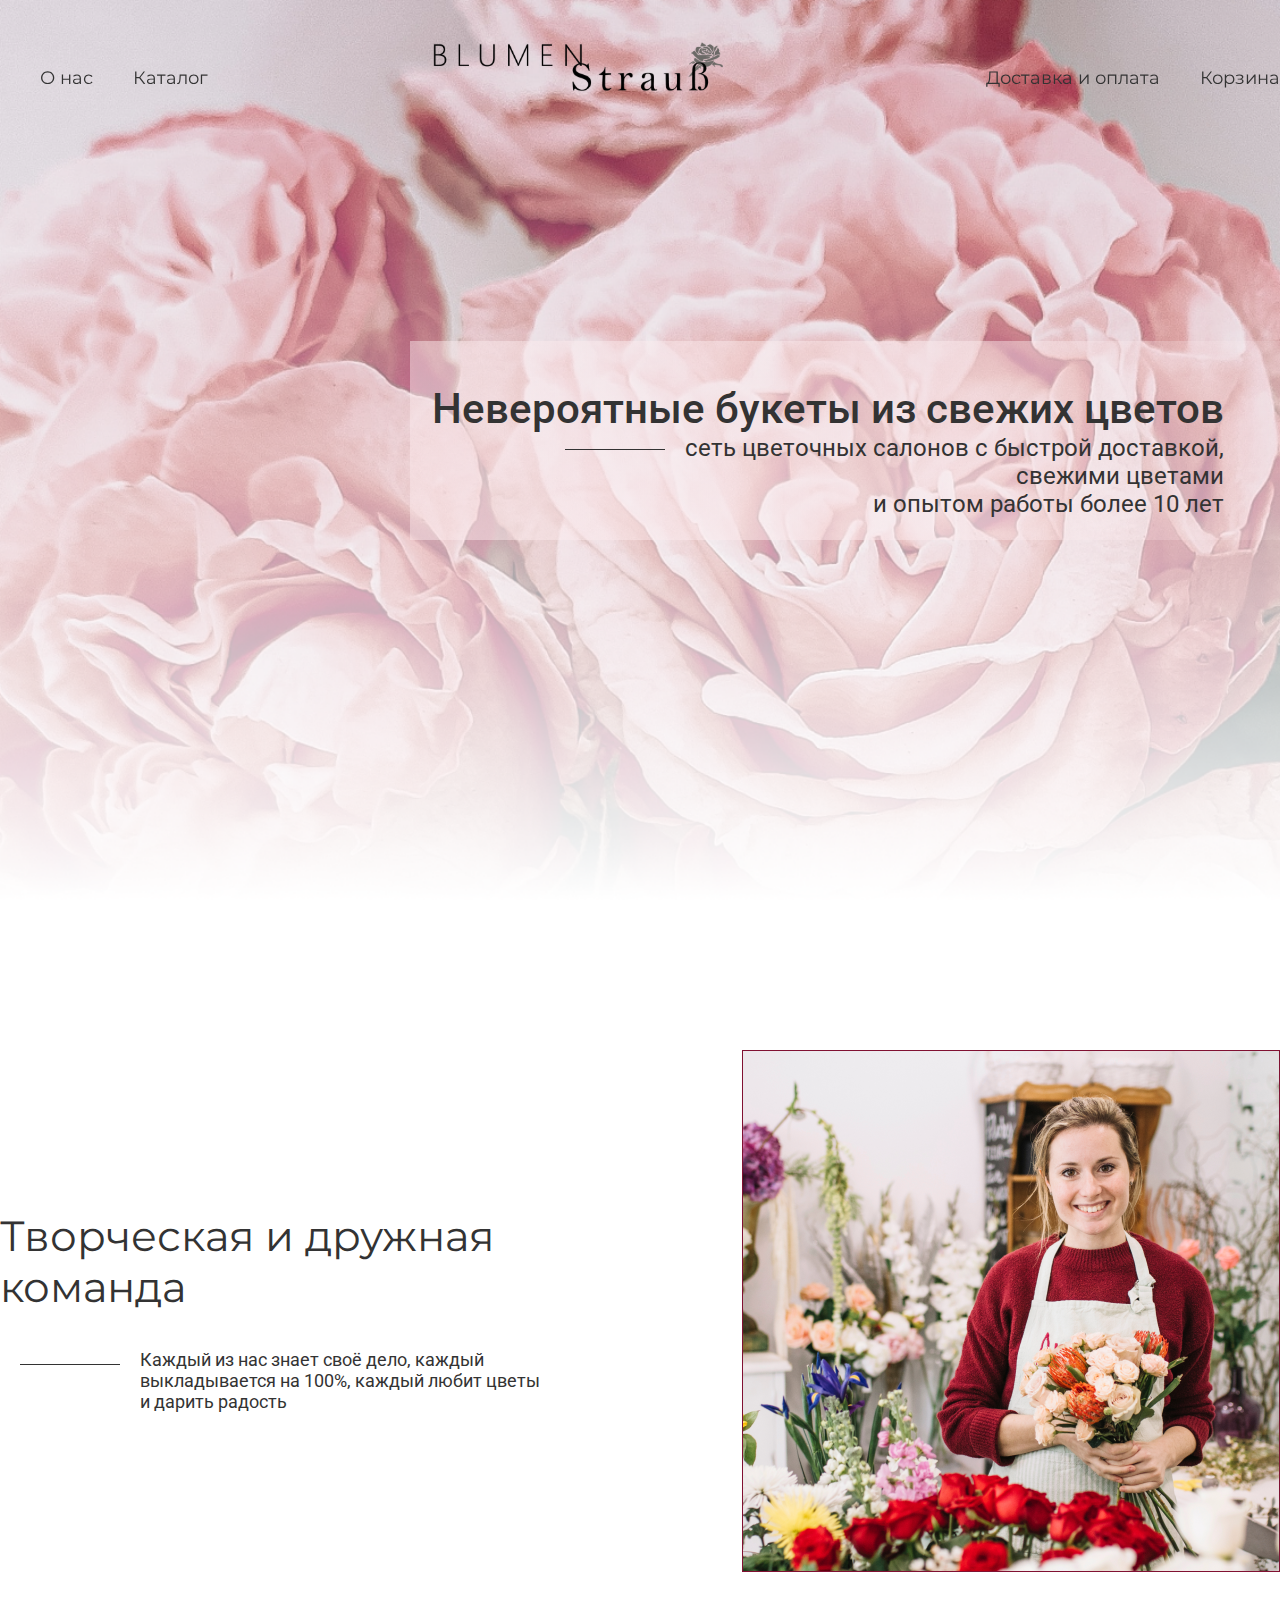
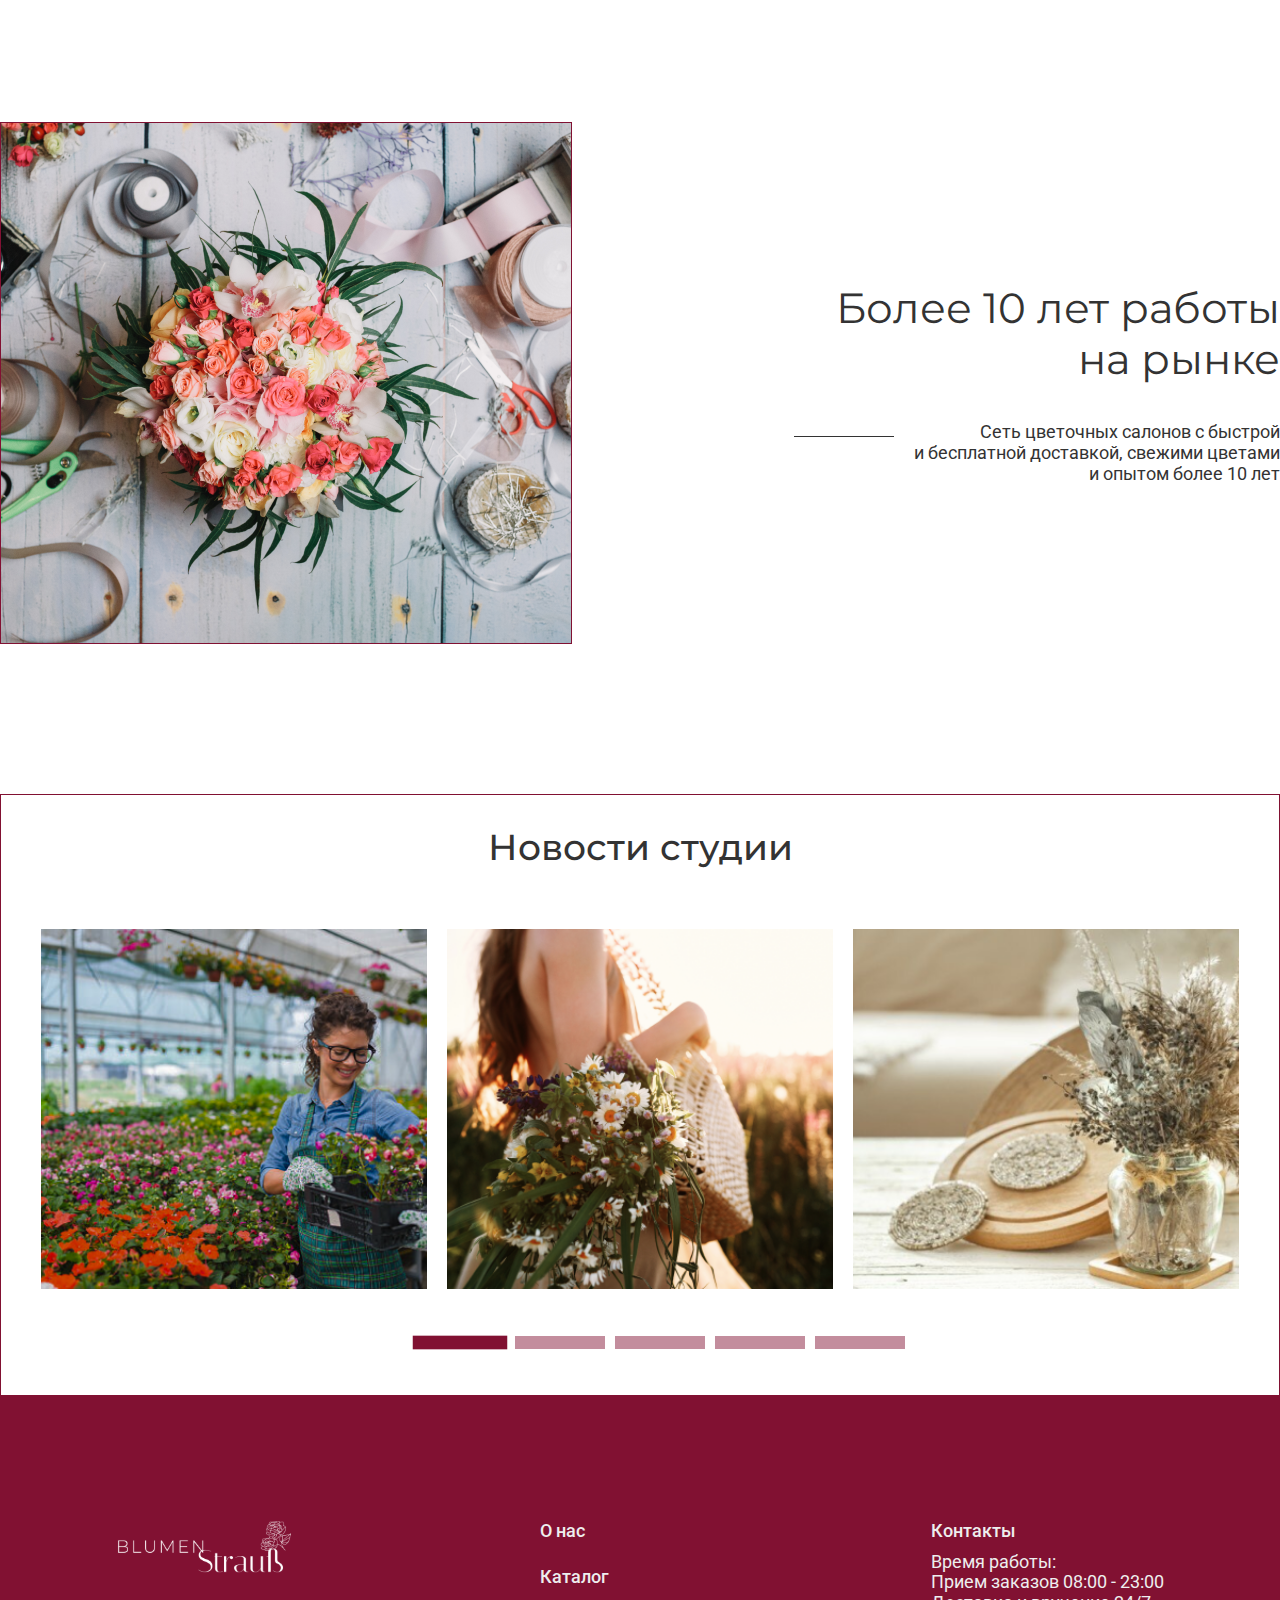
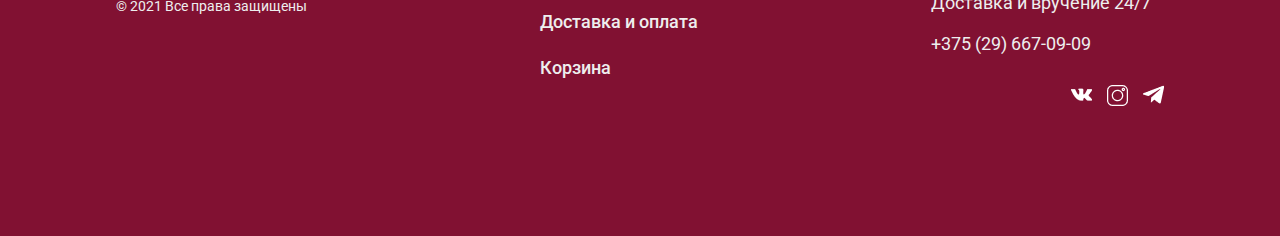
==== about_us.html @ fac2b0ce "add slider" ====
<!DOCTYPE html>
<html lang="ru">
<head>
    <meta charset="UTF-8">
    <title>Blumen Strauss: О нас</title>
    <link rel="stylesheet" href="css/normalize.css">
    <!-- connect font -->
    <link rel="preconnect" href="https://fonts.googleapis.com">
    <link rel="preconnect" href="https://fonts.gstatic.com" crossorigin>
    <link href="https://fonts.googleapis.com/css2?family=Montserrat:ital,wght@0,100;0,200;0,300;0,400;0,500;0,600;0,700;0,800;0,900;1,100;1,200;1,300;1,400;1,500;1,600;1,700;1,800;1,900&display=swap" rel="stylesheet">
    <link href="https://fonts.googleapis.com/css2?family=Montserrat:ital,wght@0,100;0,200;0,300;0,400;0,500;0,600;0,700;0,800;0,900;1,100;1,200;1,300;1,400;1,500;1,600;1,700;1,800;1,900&family=Roboto:ital,wght@0,100;0,300;0,400;0,500;0,700;0,900;1,100;1,300;1,400;1,500;1,700;1,900&display=swap" rel="stylesheet">
    <!-- connect font -->
    <link rel="stylesheet" href="css/style.css">
    <link rel="stylesheet" href="css/all.css">
</head>
<body>
<header class="header header_fixed">
    <div class="header__content container">
        <div class="header__block">
            <nav class="header__nav">
                <ul class="header__list">
                    <li class="header__item"><a class="header__link" href="#">О нас</a></li>
                    <li class="header__item"><a class="header__link" href="#">Каталог</a></li>
                </ul>
            </nav>
        </div>
        <div class="header__block">
            <nav class="header__logo">
                <a href="index.html">
                    <img class="header__logo_img" src="img/index/logo-header.svg" alt="logo">
                </a>
            </nav>
        </div>
        <div class="header__block">
            <nav class="header__nav">
                <ul class="header__list">
                    <li class="header__item"><a class="header__link" href="#">Доставка и оплата</a></li>
                    <li class="header__item"><a class="header__link" href="#">Корзина</a></li>
                </ul>
            </nav>
        </div>
    </div>
</header>
<main>
    <section class="welcome-section about-welcome-section_bg wrapper">
        <div class="welcome-section__content container">
            <div class="welcome-section__text-content welcome-section__text-content_extension">
                <div class="welcome-section__title">
                    Невероятные букеты из свежих цветов
                </div>
                <div class="welcome-section__subtitle welcome-section__subtitle_from-line">
                    <div class="welcome-section__line"></div>
                    <div>
                        сеть цветочных салонов с быстрой доставкой,<br>
                        свежими цветами<br>
                        и опытом работы более 10 лет
                    </div>
                </div>
            </div>
        </div>
    </section>
    <section class="about-section container">
        <div class="about-item">
            <div class="about-item__text-content">
                <div class="about-item__title">
                    Творческая и дружная
                    команда
                </div>
                <div class="about-item__text">
                    <div class="welcome-section__line"></div>
                    <div>
                        Каждый из нас знает своё дело, каждый<br>
                        выкладывается на 100%, каждый любит цветы<br>
                        и дарить радость
                    </div>
                </div>
            </div>
            <div class="about-item__photo">
                <img src="img/about_us/about-photo-1.png" alt="about-photo">
            </div>
        </div>
        <div class="about-item">
            <div class="about-item__text-content">
                <div class="about-item__title">
                    Более 10 лет работы<br>
                    на рынке
                </div>
                <div class="about-item__text">
                    <div class="welcome-section__line"></div>
                    <div>
                        Сеть цветочных салонов с быстрой<br>
                        и бесплатной доставкой, свежими цветами<br>
                        и опытом более 10 лет
                    </div>
                </div>
            </div>
            <div class="about-item__photo">
                <img src="img/about_us/about-photo-2.png" alt="about-photo">
            </div>
        </div>
    </section>
    <section class="news container">
        <div class="section-title">
            Новости студии
        </div>
        <div class="news_slider slider">
            <div class="slider__item">
                <img src="img/about_us/about-news-1.png" alt="news-photo">
                <div class="news__mask">
                    <div class="news__content">
                        <div class="news__title">
                            Ярмарка цветов
                        </div>
                        <div class="news__desc">
                            Предшественниками знаменитых цветочных
                            фестивалей были простые ярмарки,
                            которые до сих пор проводятся
                            в Беларуси ...
                        </div>
                        <a class="news__link" href="#">Читать дальше <i class="fa fa-long-arrow-alt-right"></i></a>
                    </div>
                </div>
            </div>
            <div class="slider__item">
                <img src="img/about_us/about-news-2.png" alt="news-photo">
                <div class="news__mask">
                    <div class="news__content">
                        <div class="news__title">
                            Ярмарка цветов
                        </div>
                        <div class="news__desc">
                            Предшественниками знаменитых цветочных
                            фестивалей были простые ярмарки,
                            которые до сих пор проводятся
                            в Беларуси ...
                        </div>
                        <a class="news__link" href="#">Читать дальше <i class="fa fa-long-arrow-alt-right"></i></a>
                    </div>
                </div>
            </div>
            <div class="slider__item">
                <img src="img/about_us/about-news-3.png" alt="news-photo">
                <div class="news__mask">
                    <div class="news__content">
                        <div class="news__title">
                            Ярмарка цветов
                        </div>
                        <div class="news__desc">
                            Предшественниками знаменитых цветочных
                            фестивалей были простые ярмарки,
                            которые до сих пор проводятся
                            в Беларуси ...
                        </div>
                        <a class="news__link" href="#">Читать дальше <i class="fa fa-long-arrow-alt-right"></i></a>
                    </div>
                </div>
            </div>
            <div class="slider__item">
                <img src="img/about_us/about-news-1.png" alt="news-photo">
                <div class="news__mask">
                    <div class="news__content">
                        <div class="news__title">
                            Ярмарка цветов
                        </div>
                        <div class="news__desc">
                            Предшественниками знаменитых цветочных
                            фестивалей были простые ярмарки,
                            которые до сих пор проводятся
                            в Беларуси ...
                        </div>
                        <a class="news__link" href="#">Читать дальше <i class="fa fa-long-arrow-alt-right"></i></a>
                    </div>
                </div>
            </div>
            <div class="slider__item">
                <img src="img/about_us/about-news-2.png" alt="news-photo">
                <div class="news__mask">
                    <div class="news__content">
                        <div class="news__title">
                            Ярмарка цветов
                        </div>
                        <div class="news__desc">
                            Предшественниками знаменитых цветочных
                            фестивалей были простые ярмарки,
                            которые до сих пор проводятся
                            в Беларуси ...
                        </div>
                        <a class="news__link" href="#">Читать дальше <i class="fa fa-long-arrow-alt-right"></i></a>
                    </div>
                </div>
            </div>
        </div>
    </section>



</main>
<footer class="footer">
    <div class="footer__content container">
        <div class="footer__info">
            <div class="footer__logo">
                <img src="img/index/footer-logo.svg" alt="footer-logo">
            </div>
            <div class="footer__copyright">
                © 2021 Все права защищены
            </div>
        </div>
        <div class="footer__nav-block">
            <nav class="footer__nav">
                <ul class="footer__list">
                    <li class="footer__item"><a class="footer__link" href="#">О нас</a></li>
                    <li class="footer__item"><a class="footer__link" href="#">Каталог</a></li>
                    <li class="footer__item"><a class="footer__link" href="#">Доставка и оплата</a></li>
                    <li class="footer__item"><a class="footer__link" href="#">Корзина</a></li>
                </ul>
            </nav>
        </div>
        <div class="footer__contacts">
            <div class="footer__title-menu">
                Контакты
            </div>
            <div class="footer__work-time">
                Время работы:<br>
                Прием заказов 08:00 - 23:00<br>
                Доставка и вручение 24/7
            </div>
            <div class="footer__telephone">
                <a class="footer__tel" href="tel:375296670909">+375 (29) 667-09-09</a>
            </div>
            <div class="footer__social-icons">
                <a href="#"><img src="img/icons/icon-vk.png" alt="link-vk"></a>
                <a href="#"><img src="img/icons/icon-instagram.png" alt="link-instagram"></a>
                <a href="#"><img src="img/icons/icon-telegram.png" alt="link-telegram"></a>
            </div>
        </div>
    </div>
</footer>
<script src="https://ajax.googleapis.com/ajax/libs/jquery/3.5.1/jquery.min.js"></script>
<script src="js/header.js"></script>
<script src="js/slick.min.js"></script>
<script src="js/slider.js"></script>
</body>
</html>
---- css/style.css ----
li {
    list-style-type: none;
}

body {
    font-family: 'Roboto', sans-serif;
    color: #333333;
}

.container {
    max-width: 1280px;
    margin: 0 auto;
}

.wrapper {
    min-height: 100vh;
}

.wrap-content {
    min-height: 70vh;
}

.button {
    text-decoration: none;
    cursor: pointer;
}

.btn-heavy {
    background-color: #811132;
    border: 1px solid #811132;
    color: #ffffff;
}

.btn-lite {
    background-color: #FCEBED;
    border: 1px solid #811132;
    color: #333333;
    transition: background-color 0.15s;
}

.btn-lite:hover {
    background-color: #F2CFD3;
}

/*header*/

.header {
    width: 100%;
    z-index: 2;
    font-family: 'Montserrat', sans-serif;
}

.header_fixed {
    position: fixed;
    left: 0;
    top: 0;
}

.header__content {
    height: 105px;
    display: flex;
    align-items: flex-end;
    justify-content: space-between;
}

.header__list {
    display: flex;
    gap: 40px;
}

.header__link {
    text-decoration: none;
    color: #333333;
    font-size: 18px;
    line-height: 22px;
}

.header__link:hover {
    border-bottom: 2px solid #811132;
}

.header__link_active {
    border-bottom: 2px solid #811132;
}

.header_scroll {
    background: #333333;
}

/*welcome-section*/

.welcome-section {
    height: 100%;
    width: 100%;
    display: flex;
    align-items: center;
    justify-content: flex-end;
}

.welcome-section_bg {
    background-image: url(../img/index/index-main-bg.png);
    background-position: center center;
    background-repeat: no-repeat;
    background-size: cover;
    background-color: #FCEBED;
}

.about-welcome-section_bg {
    background-image: url(../img/about_us/about-welcome-bg.png);
    background-position: center center;
    background-repeat: no-repeat;
    background-size: cover;
    background-color: #FCEBED;
}

.welcome-section__content {
    width: 100%;
    display: flex;
    flex-direction: column;
    align-items: end;
    text-align: right;
}

.welcome-section__text-content {
    background: linear-gradient(
            101.6deg, rgba(252, 235, 237, 0.48) 62.8%,
            rgba(252, 235, 237, 0) 111.78%
    );
    padding-left: 30px;
    margin-bottom: 20px;
}

.welcome-section__text-content_extension {
    padding: 42px 56px 22px 22px;
}

.welcome-section__title {
    font-style: normal;
    font-weight: 500;
    font-size: 42px;
    line-height: 51px;
}

.welcome-section__subtitle {
    font-style: normal;
    font-weight: normal;
    font-size: 24px;
    line-height: 28px;
}

.welcome-section__subtitle_from-line {
    display: flex;
    justify-content: flex-end;
}

.welcome-section__btn {
    padding: 18px 75px;
}

.welcome-section__line {
    width: 100px;
    height: 1px;
    background-color: #333333;
    margin: 15px 20px;
}

/*section-title*/

.section-title {
    font-family: "Montserrat", sans-serif;
    font-weight: 500;
    font-size: 36px;
    line-height: 44px;
    text-align: center;
}

/*advantage-section*/

.advantage-section__item {
    box-sizing: border-box;
    width: 330px;
    height: 200px;
    padding: 0 18px;
    background: #FCEBED;
    border: 1px solid #811132;

    display: flex;
    flex-direction: column;
    align-items: center;
    justify-content: center;
    text-align: center;

    transition: all 0.3s;
}

.advantage-section__item:hover {
    filter: drop-shadow(4px 4px 6px rgba(176, 61, 61, 0.25));
}

.advantage-section__number {
    font-family: "Montserrat", sans-serif;
    font-weight: 650;
    font-size: 36px;
    line-height: 44px;
    color: #811132;
}

.advantage-section__title {
    font-weight: 500;
    font-size: 18px;
    line-height: 21px;
    padding-bottom: 15px;
}

.advantage-section__description {
    font-size: 18px;
    line-height: 21px;
}

.advantage-section__content_row {
    width: 60%;
    display: flex;
    justify-content: space-between;
}

.advantage-section__content {
    display: flex;
    flex-direction: column;
    align-items: center;
    justify-content: center;
    gap: 80px;
}

/*advert-section*/

.advert-section__content {
    display: flex;
    flex-direction: row;
    align-items: center;
    gap: 30px;
}

.advert-section__col {
    width: 50%;
    height: 100%;
    display: flex;
    flex-direction: column;
    gap: 40px;
}

.advert-section__item {
    height: 480px;
    color: #FFF6F6;
    display: flex;
    align-items: center;
    justify-content: center;
    padding: 0 60px;
    font-size: 18px;
    line-height: 21px;
    text-align: center;
    transition: transform 0.2s ease-in-out;
}

.advert-section__item:hover {
    transform: scale(1.03);
}

.advert-section__item_min {
    height: 220px;
}

.advert-section__text-content {
    padding: 40px 10px;
    width: 100%;
    background: rgba(0, 0, 0, 0.34);
    display: flex;
    flex-direction: column;
    gap: 25px;
}

.advert-section__title {
    font-weight: bold;
    line-height: 40px;
    border-bottom: 2px solid #FFFFFF;
}

.advert-section__subtitle {

}

.advert-section__item_bg-1 {
    background-image: url(../img/index/advent-bg-1.png);
    background-position: center center;
    background-repeat: no-repeat;
    background-size: cover;
    background-color: #811132;
}

.advert-section__item_bg-2 {
    background-image: url(../img/index/advent-bg-2.png);
    background-position: center center;
    background-repeat: no-repeat;
    background-size: cover;
    background-color: #811132;
}

.advert-section__item_bg-3 {
    background-image: url(../img/index/advent-bg-3.png);
    background-position: center center;
    background-repeat: no-repeat;
    background-size: cover;
    background-color: #811132;
}

/*popular-goods-section*/

.popular-goods-section {

}

.popular-goods-section__goods {
    min-height: 500px;
    display: flex;
    flex-direction: row;
    justify-content: space-between;
    align-items: center;
}

.popular-goods-section__item {
    width: 280px;
}

.popular-goods-section__img {
    width: 280px;
    height: 280px;
    cursor: pointer;
}

.popular-goods-section__img > img {
    width: 100%;
    height: 100%;
    object-fit: cover;
}

.popular-goods-section__price {
    font-family: 'Montserrat', sans-serif;
    font-style: normal;
    font-weight: 500;
    font-size: 14px;
    line-height: 17px;
    text-align: right;
    padding: 10px 20px;
}

.popular-goods-section__nav {
    display: flex;
    flex-direction: row;
    justify-content: space-between;
    align-items: center;
}

.popular-goods-section__name-good {
    font-style: normal;
    font-weight: normal;
    font-size: 12px;
    line-height: 14px;
}

.popular-goods-section__button {
    padding: 8px 28px;
}

/*bottom-scroll*/

.bottom-scroll {
    max-width: 560px;
    height: 50px;
    margin: 0 auto;
    position: relative;
}

.bottom-scroll__line {
    position: absolute;
    bottom: 10px;
    width: 100%;
    height: 1px;
    background-color: #811132;
}

.bottom-scroll__slider {
    position: absolute;
    bottom: 6px;
    margin: 0 10px;
    width: 80px;
    height: 9px;
    background-color: #811132;
    cursor: pointer;
}

/*form-section*/

.form-section {

}

.form-section__content {
    min-height: 500px;
    background-color: #811132;
    display: flex;
}

.form-section__desc {
    flex: 1 1 50%;
    background-image: url(../img/index/form-gb.png);
    background-position: center center;
    background-repeat: no-repeat;
    background-size: cover;
    background-color: #811132;
    border-left: 5px solid #811132;

    display: flex;
    align-items: center;
    justify-content: center;
}

.form-section__text {
    width: fit-content;
    padding: 62px 32px;

    font-family: 'Montserrat', sans-serif;
    font-style: normal;
    font-weight: 500;
    font-size: 36px;
    line-height: 44px;
    text-align: center;
    color: #eeeeee;
    background-color: rgba(0, 0, 0, 0.46);
}

.form-section__form {
    flex: 1 1 50%;
    display: flex;
    align-items: center;
    justify-content: center;
}

.form-section__form-content {
    width: 80%;
    display: flex;
    flex-direction: column;
    align-items: center;
    gap: 25px
}

.form-button {
    width: fit-content;
    padding: 18px 62px;
}

.form-section__form-content > input {
    width: 100%;
    text-align: center;
    background: transparent;
    border: none;
    border-bottom: 1px solid #FFFFFF;
    color: #eeeeee;
    outline: none;
    font-weight: 500;
    font-size: 18px;
    line-height: 21px;
    padding: 12px 0;
}

.form-section__form-content > input::placeholder {
    color: #eeeeee;
}

/*reviews-section*/

.reviews-section {
}

.reviews-section__content {
    display: flex;
    height: 400px;
    flex-direction: column;
    align-items: center;
    justify-content: center;
}

.reviews-section__item {
    width: 80%;
    height: 220px;
    background-color: #F2CFD3;
    border: 1px solid #811132;
    display: flex;
    align-items: center;
    justify-content: space-around;
}



.reviews-section__img {
    width: 135px;
    height: 135px;
    cursor: pointer;
}

.reviews-section__img > img {
    width: 100%;
    height: 100%;
    object-fit: cover;
}

.reviews-section__text {
    font-style: normal;
    font-weight: normal;
    font-size: 18px;
    line-height: 21px;
    width: 60%;
}

/*instagram-section*/

.instagram-section {

}

.instagram-section__content {
    border: 3px solid #811132;
    width: 840px;
    height: 840px;
    display: flex;
    flex-direction: row;
    align-items: center;
    justify-content: space-around;
    flex-wrap: wrap;
    margin: 50px auto 100px auto;
}

.instagram-section__item {
    height: 360px;
    width: 360px;
    cursor: pointer;
}

.reviews-section__img > img {
    height: 100%;
    width: 100%;
    object-fit: cover;
}

/*footer*/

.footer {
    height: 440px;
    background-color: #811132;
    color: #eeeeee;
    font-size: 18px;
    display: flex;
    justify-content: center;
    align-items: center;
}

.footer__content {
    width: 100%;
    display: flex;
    flex-direction: row;
    align-items: flex-start;
    justify-content: space-around;
}

.footer__logo {
    width: 175px;
    height: 77px;
    cursor: pointer;
}

.footer__logo > img {
    height: 100%;
    width: 100%;
    object-fit: cover;
}

.footer__copyright {
    font-size: 14px;
    line-height: 16px;
}

.footer__list {
    font-weight: 500;
    display: flex;
    flex-direction: column;
    gap: 25px;
    margin: 0;
    padding: 0;
}

.footer__link {
    color: #eeeeee;
    text-decoration: none;
}

.footer__link:hover {
    border-bottom: 1px solid #eeeeee;
}

.footer__title-menu {
    font-weight: 500;
}

.footer__work-time {
    padding: 10px 0;
}

.footer__social-icons {
    display: flex;
    flex-direction: row;
    align-items: center;
    gap: 15px;
}

.footer__telephone {
    padding: 10px 0 ;
}

.footer__social-icons {
    margin-top: 20px;
    float: right;
}

.footer__tel {
    color: #eeeeee;
    text-decoration: none;
}

.footer__tel:hover {
    border-bottom: 1px solid #eeeeee;
}

/*about-section*/

.about-section {
    padding: 150px 0;
    display: flex;
    flex-direction: column;
    gap: 150px;
}

.about-item {
    display: flex;
    align-items: center;
    justify-content: space-between;
}

.about-item:nth-child(even) {
    flex-direction: row-reverse;
}

.about-item:nth-child(even) .about-item__text-content,
.about-item:nth-child(even) .about-item__text {
    padding-right: 0;
    padding-left: 92px;
    margin-right: 0;
    text-align: right;
}

.about-item__text-content {
    padding-right: 92px;
    display: flex;
    flex-direction: column;
    gap: 36px;
}

.about-item__title {
    font-family: 'Montserrat', sans-serif;
    font-style: normal;
    font-weight: normal;
    font-size: 42px;
    line-height: 51px;
}

.about-item__text {
    font-style: normal;
    font-weight: normal;
    font-size: 18px;
    line-height: 21px;

    display: flex;
}

.about-item__photo {
    width: 570px;
    height: 520px;
    border: 1px solid #811132;
}

.about-item__photo > img {
    width: 100%;
    height: 100%;
    object-fit: cover;
}

/*news*/

.news {
    border: 1px solid #811132;
    height: 600px;
    display: flex;
    flex-direction: column;
    justify-content: space-around;
    padding: 0 30px;
}

.slider__item {
    position: relative;
    transition: all 0.2s;
}

.slider__item:hover {
    cursor: pointer;
}

.slider__item:hover .news__mask {
    visibility: visible;
    height: 45%;
}

.slider__item:hover .news__content {
    opacity: 1;
}

.slider__item .news__mask {
    visibility: hidden;
    position: absolute;
    cursor: default;
    z-index: 3;
    bottom: 0;
    height: 0;
    background: rgba(0, 0, 0, 0.56);
    color: #eeeeee;
    display: flex;
    flex-direction: column;
    align-items: center;
    justify-content: center;
    padding: 0 40px;
    transition: all 0.4s;
}

.news__content {
    opacity: 0;
    transition: all 0.2s 0.15s;
}

.news__title {
    font-family: 'Montserrat', sans-serif;
    font-style: normal;
    font-weight: 600;
    font-size: 14px;
    line-height: 17px;
    border-bottom: 2px solid #eeeeee;
    width: fit-content;
    padding: 5px 15px;
    margin-bottom: 10px;
}

.news__desc {
    font-style: normal;
    font-weight: normal;
    font-size: 14px;
    line-height: 16px;

}

.news__link {
    font-family: 'Montserrat', sans-serif;
    font-style: normal;
    font-weight: normal;
    font-size: 11px;
    line-height: 13px;
    color: #eeeeee;
    text-decoration: none;
    display: flex;
    align-items: center;
    gap: 10px;
    margin-top: 10px;
}

/*slider*/


.slider {
    min-width: 0;
    position: relative;
}

.slider .slick-slide {
    height: 360px;
    margin: 0 10px;
}

.slider .slick-slide > img {
    width: 100%;
    height: 100%;
    object-fit: cover;
}

.slider .slick-arrow {
    position: absolute;
    top: 50%;
    margin-top: -60px;
    z-index: 2;
    font-size: 0;
    width: 60px;
    height: 120px;
    border: none;
    cursor: pointer;
}

.slider .slick-arrow.slick-prev {
    left: -80px;
    background: url(../img/slider/arrow-left.svg) 0 0 / 100% no-repeat;
}

.slider .slick-arrow.slick-next {
    right: -80px;
    background: url(../img/slider/arrow-right.svg) 0 0 / 100% no-repeat;
}

.slick-list {
    overflow: hidden;
}

.slick-track {
    display: flex;
    align-items: flex-start;
    cursor: grab;
}

.slider .slick-dots {
    display: flex;
    align-items: center;
    justify-content: center;
    margin-top: 40px;
}

.slider .slick-dots li {
    list-style: none;
    margin: 0 5px;
}

.slider .slick-dots li.slick-active button {
    background-color: #811132;
    transform: scale(1.05);
}

.slider .slick-dots button {
    font-size: 0;
    width: 90px;
    height: 13px;
    background: rgba(129, 17, 50, 0.48);
    border: none;
    transition: transform 0.2s;
    cursor: pointer;
}
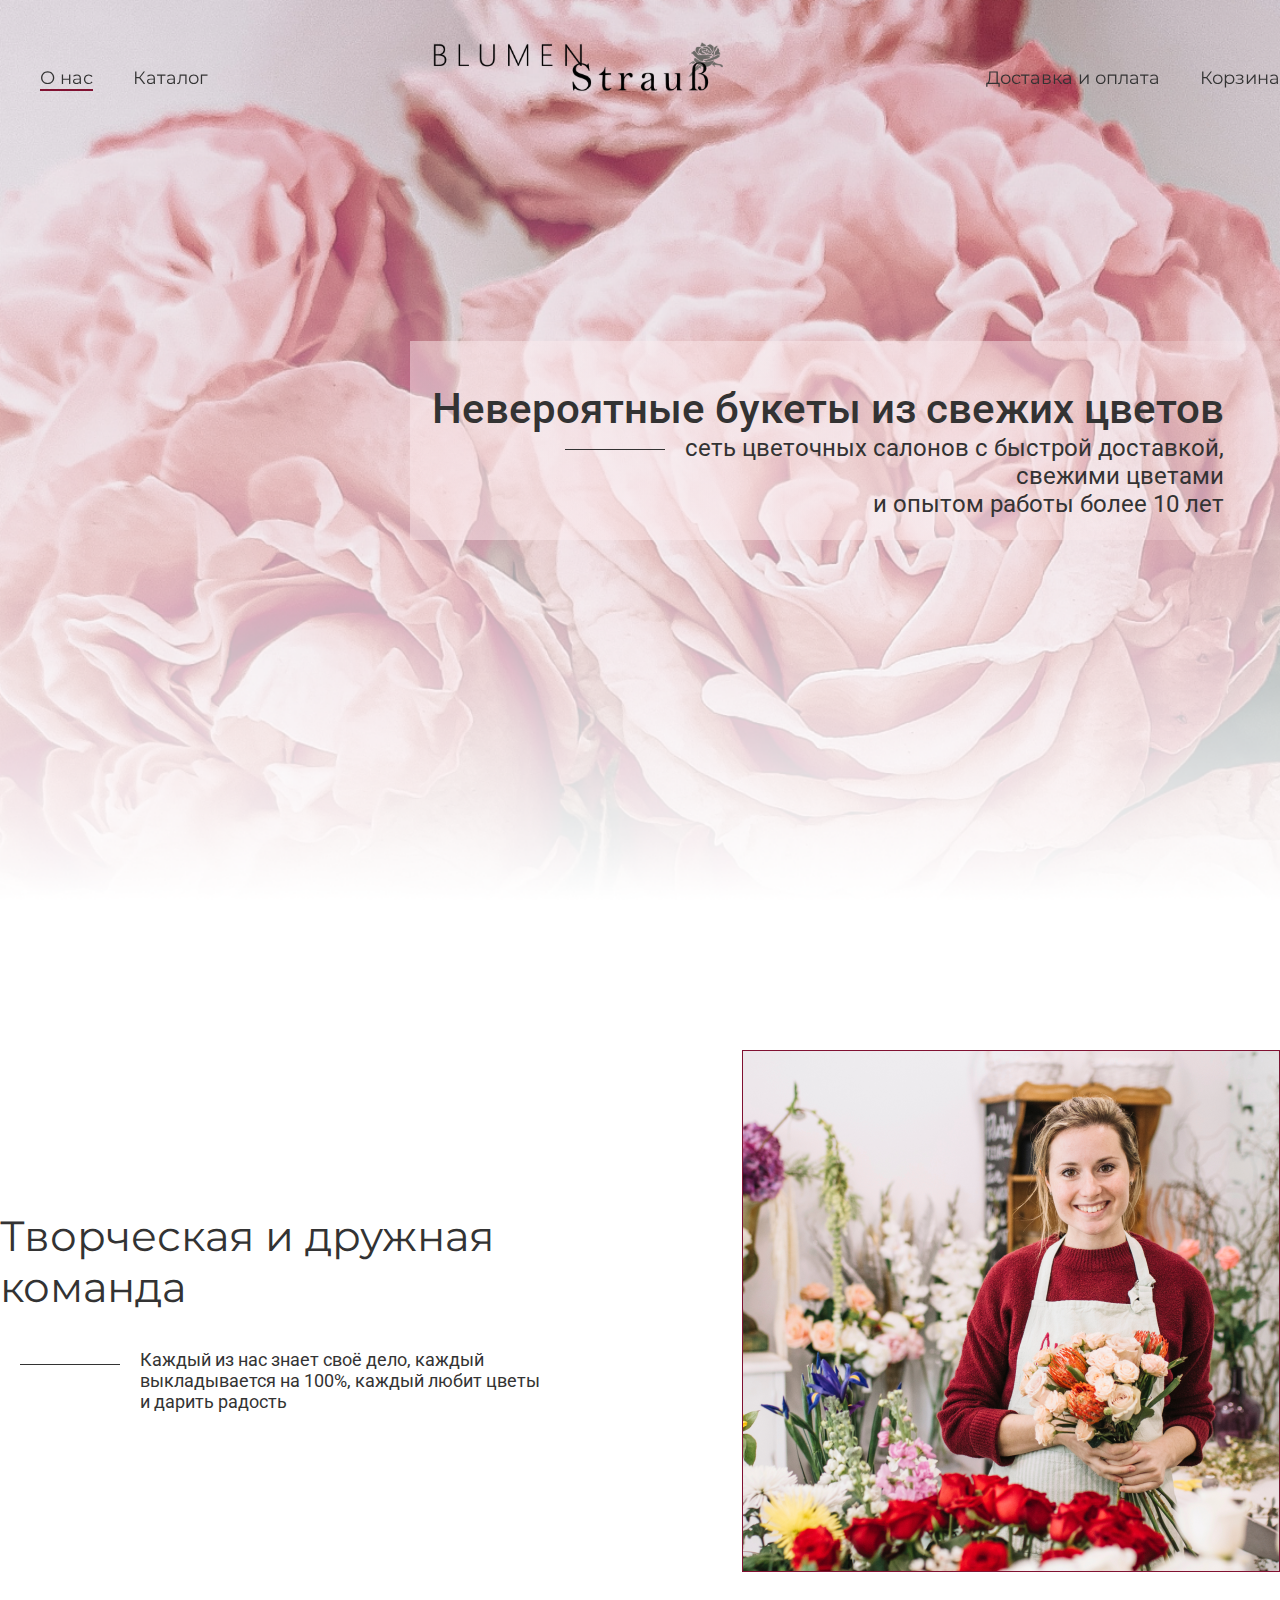
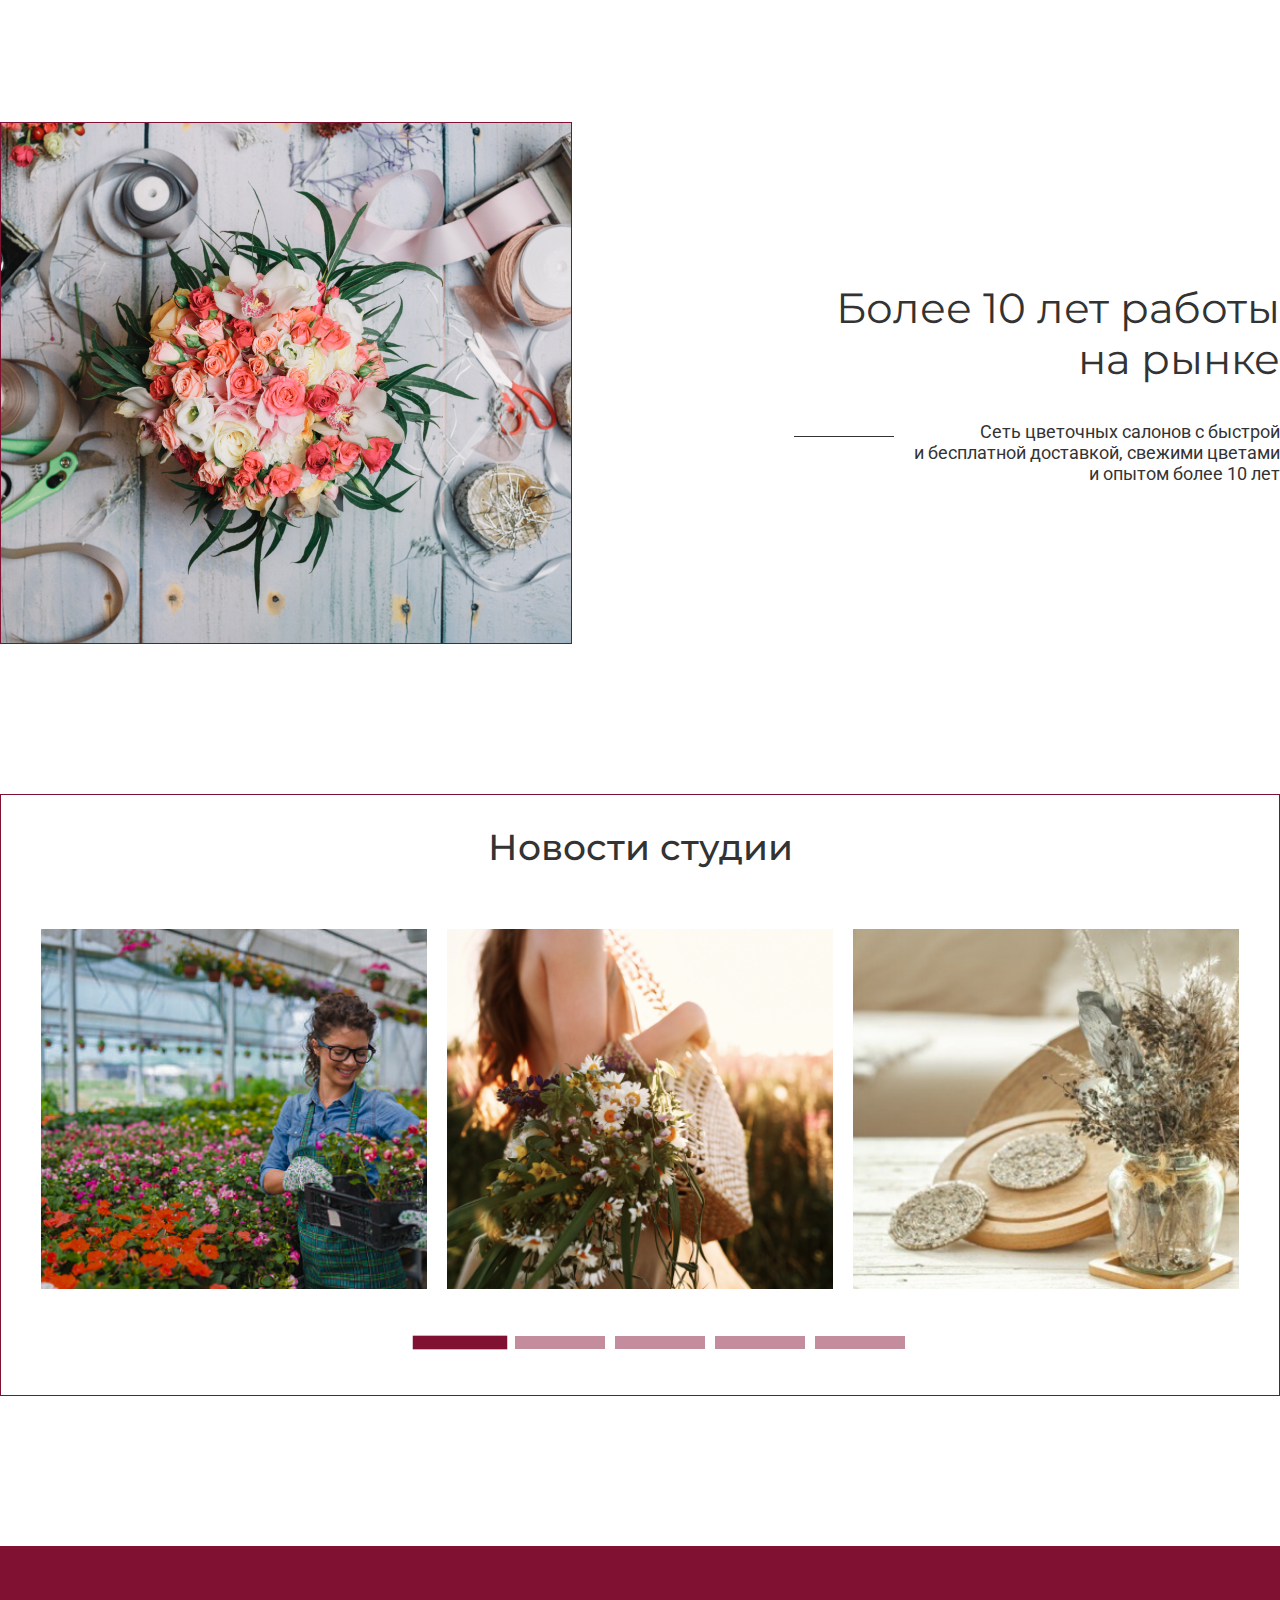
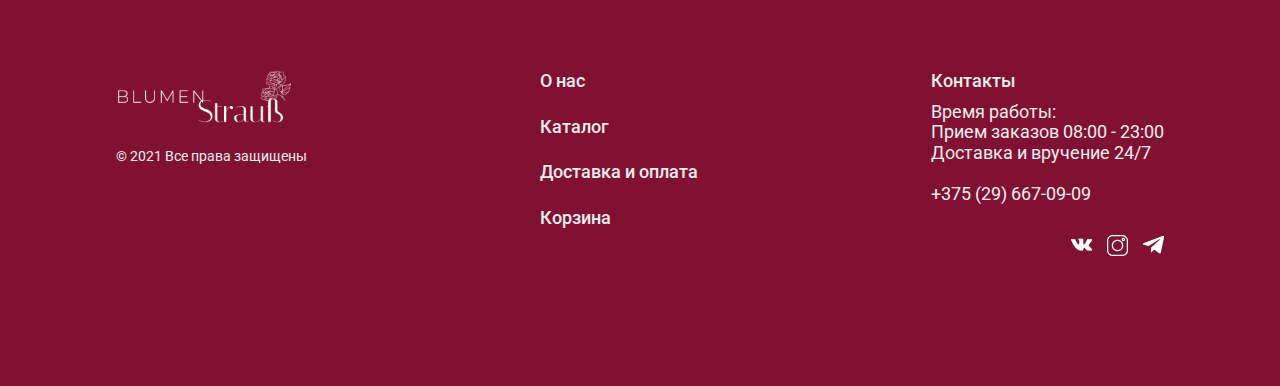
==== commit 8bf7624f: "add cataog page" ====
--- a/about_us.html
+++ b/about_us.html
@@ -19,7 +19,7 @@
         <div class="header__block">
             <nav class="header__nav">
                 <ul class="header__list">
-                    <li class="header__item"><a class="header__link" href="#">О нас</a></li>
+                    <li class="header__item"><a class="header__link header__link_active" href="#">О нас</a></li>
                     <li class="header__item"><a class="header__link" href="#">Каталог</a></li>
                 </ul>
             </nav>
@@ -191,9 +191,6 @@
             </div>
         </div>
     </section>
-
-
-
 </main>
 <footer class="footer">
     <div class="footer__content container">
--- a/css/style.css
+++ b/css/style.css
@@ -39,6 +39,10 @@
 }
 
 .btn-lite:hover {
+    background-color: #F2CFD3;
+}
+
+.btn-lite_active {
     background-color: #F2CFD3;
 }
 
@@ -107,6 +111,14 @@
 
 .about-welcome-section_bg {
     background-image: url(../img/about_us/about-welcome-bg.png);
+    background-position: center center;
+    background-repeat: no-repeat;
+    background-size: cover;
+    background-color: #FCEBED;
+}
+
+.catalog-welcome-section_bg {
+    background-image: url(../img/catalog/catalog-welcome-bg.png);
     background-position: center center;
     background-repeat: no-repeat;
     background-size: cover;
@@ -710,6 +722,7 @@
     flex-direction: column;
     justify-content: space-around;
     padding: 0 30px;
+    margin-bottom: 150px;
 }
 
 .slider__item {
@@ -862,4 +875,146 @@
     border: none;
     transition: transform 0.2s;
     cursor: pointer;
+}
+
+/*category*/
+
+.category {
+    display: flex;
+    flex-direction: column;
+    margin: 80px auto;
+    gap: 40px
+}
+
+.category__buttons {
+    display: flex;
+    align-items: center;
+    justify-content: space-around;
+}
+
+.category__button {
+    padding: 16px 88px;
+    font-style: normal;
+    font-weight: normal;
+    font-size: 24px;
+    line-height: 28px;
+}
+
+.category-items {
+    width: 55%;
+    margin: 0 auto;
+    display: flex;
+    flex-direction: column;
+    align-items: center;
+    gap: 50px;
+}
+
+.category-items__list {
+    font-style: normal;
+    font-weight: normal;
+    font-size: 24px;
+    line-height: 28px;
+    display: flex;
+    flex-wrap: wrap;
+
+}
+
+.category-items__item {
+    width: 50%;
+    margin: 25px 0;
+}
+
+.category-items__span {
+    padding: 5px 10px;
+    cursor: pointer;
+}
+
+.category-items__span_active {
+    font-weight: bold;
+    border-bottom: 1px solid #811132;
+}
+
+.category-items__span:hover {
+    border-bottom: 1px solid #811132;
+}
+
+.category-items__arrow {
+    display: flex;
+    justify-content: center;
+    align-items: center;
+}
+
+/*goods*/
+
+.goods {
+    display: flex;
+    justify-content: space-between;
+    flex-wrap: wrap;
+    position: relative;
+    margin: 0 auto 100px auto;
+    cursor: default;
+}
+
+.goods__item {
+    width: 360px;
+    display: flex;
+    flex-direction: column;
+    align-items: center;
+    gap: 20px;
+    margin: 30px 0;
+}
+
+.goods-item__photo {
+    width: 360px;
+    height: 400px;
+    position: relative;
+    cursor: pointer;
+}
+
+.goods-item__photo > img {
+    width: 100%;
+    height: 100%;
+    object-fit: cover;
+}
+
+.goods__price {
+    position: absolute;
+    bottom: 15px;
+    right: 15px;
+    font-family: 'Montserrat', sans-serif;
+    font-style: normal;
+    font-weight: normal;
+    font-size: 24px;
+    line-height: 29px;
+    background: rgba(0, 0, 0, 0.56);
+    padding: 12px 24px;
+    color: #eeeeee;
+}
+
+.goods__title {
+    font-style: normal;
+    font-weight: normal;
+    font-size: 24px;
+    line-height: 28px;
+}
+
+.goods__button {
+    width: fit-content;
+    padding: 12px 48px;
+    cursor: pointer;
+}
+
+.goods__arrows {
+    position: absolute;
+    top: 50%;
+    margin-top: -60px;
+    cursor: pointer;
+}
+
+.goods__arrows_left {
+    left: -100px;
+}
+
+.goods__arrows_right {
+    right: -100px;
 }